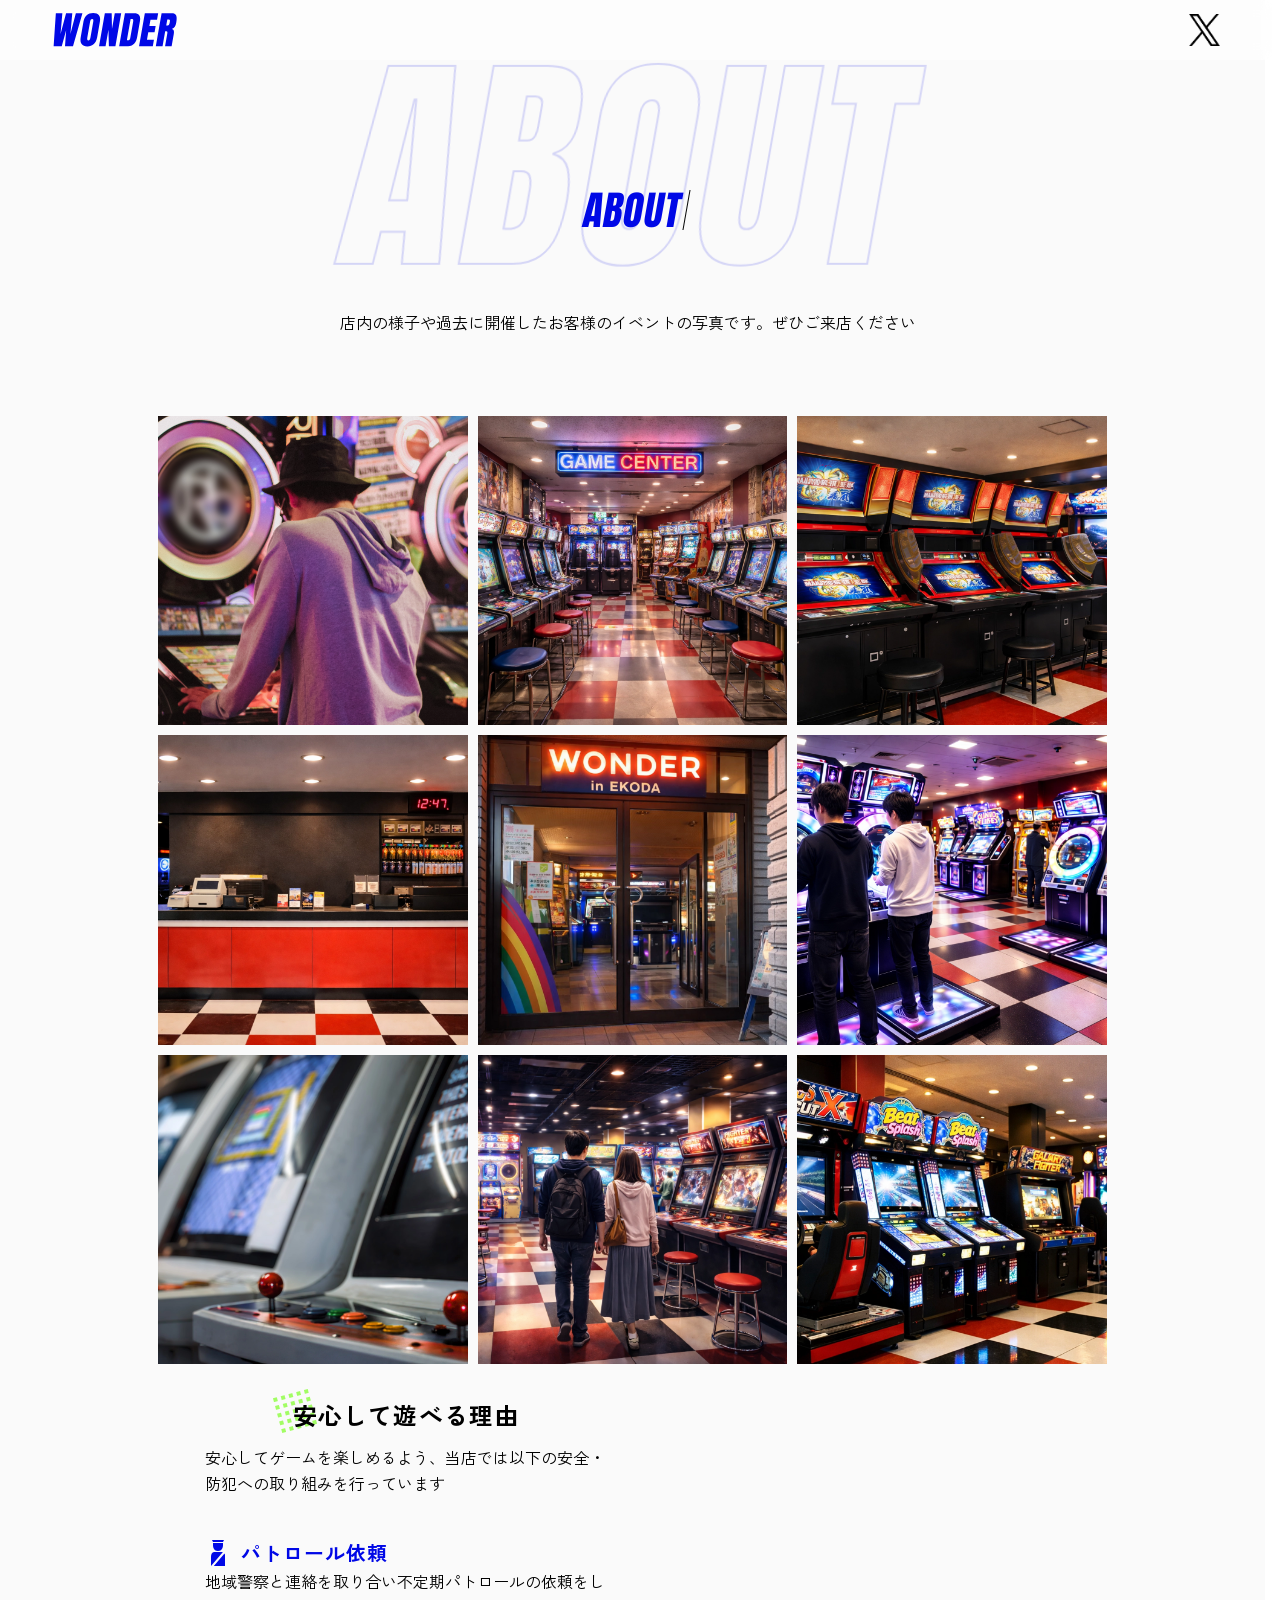
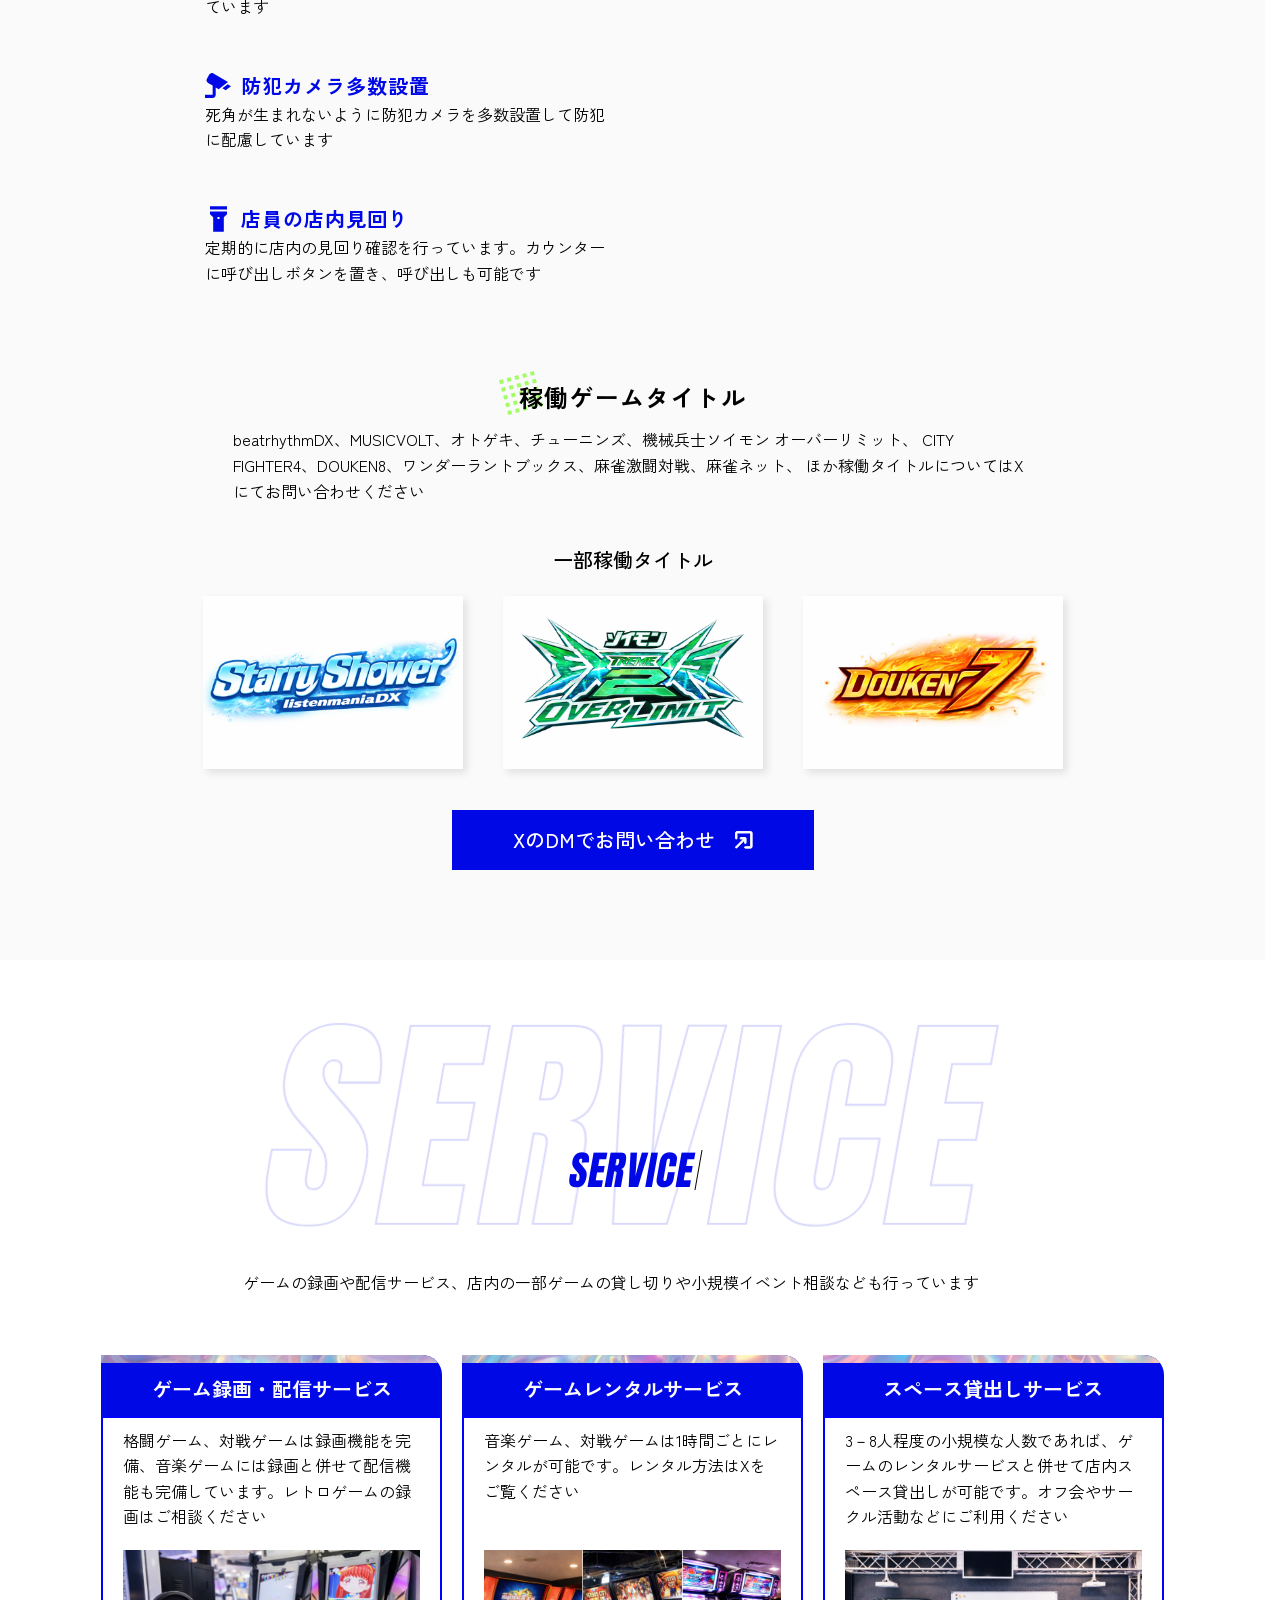
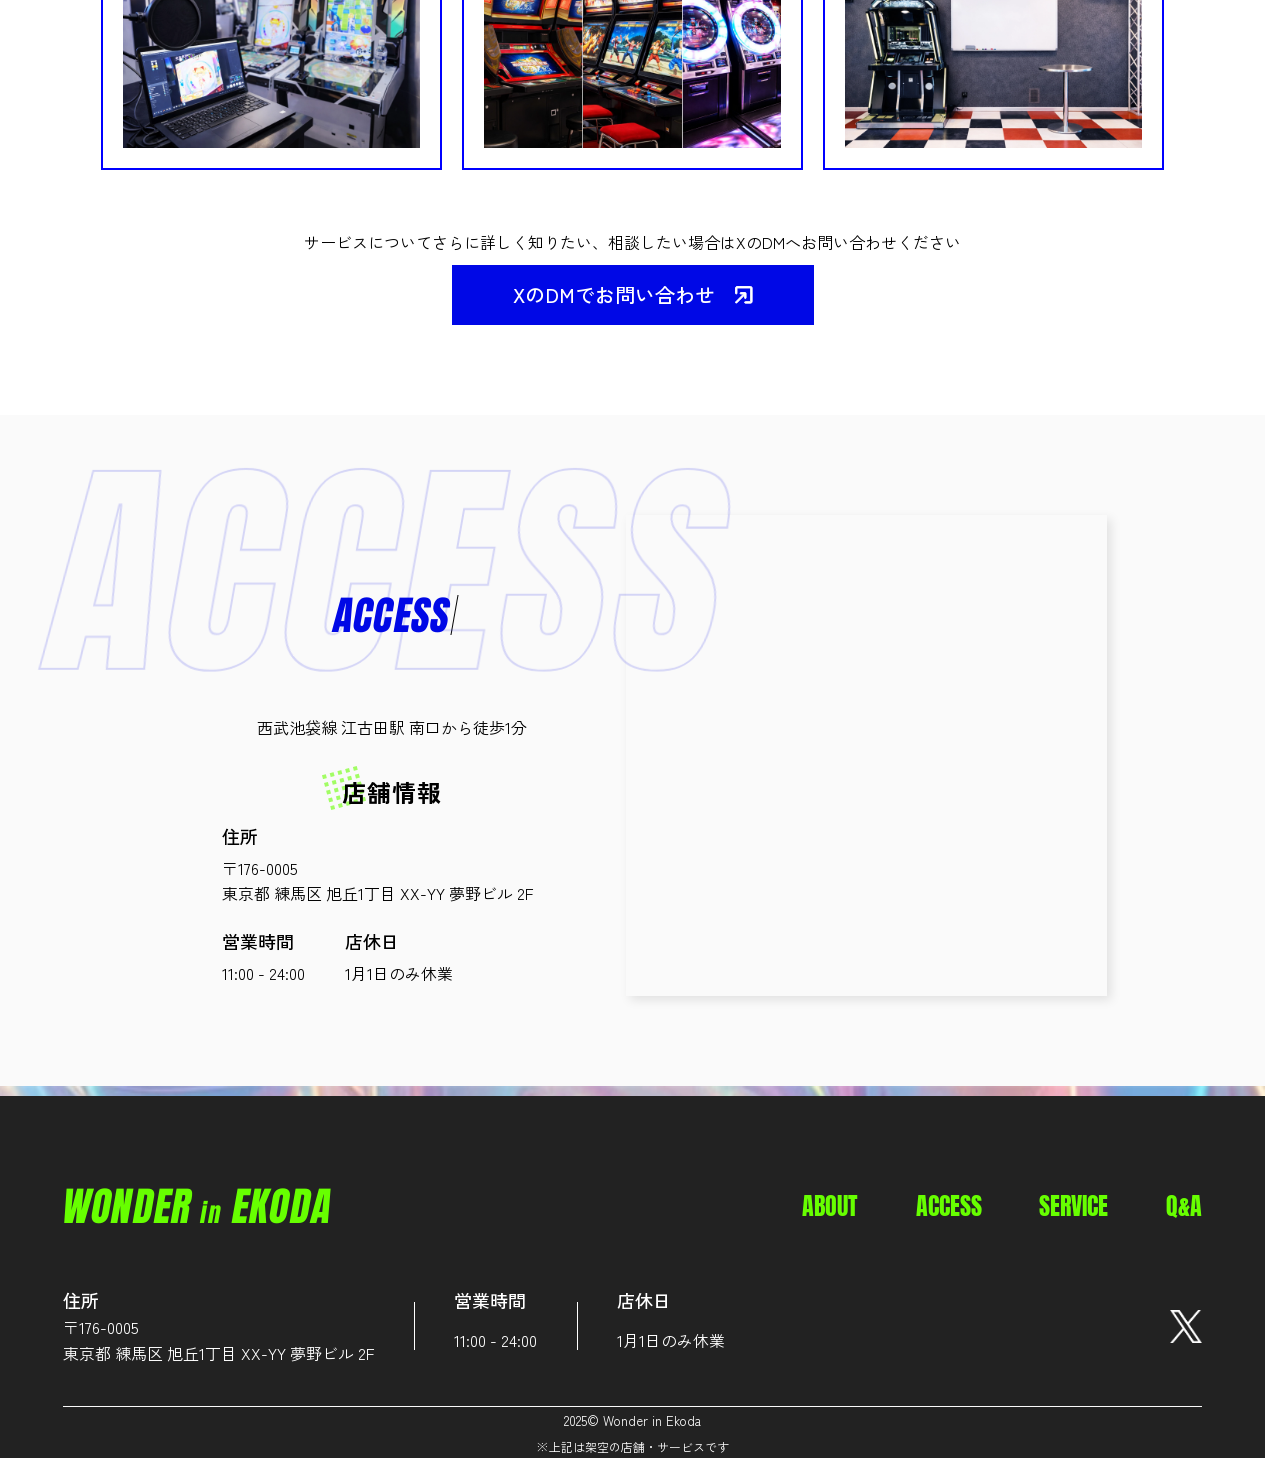
==== about.html @ 5f1743cf "aboutページ追加" ====
<!doctype html>
<html lang="ja">
<head>
  <meta charset="utf-8" />
  <meta name="viewport" content="width=device-width, initial-scale=1" />
  <title>WONDER in EKODA</title>
  <meta name="description" content="Wonder in Ekoda 公式サイト" />

  <!-- ===== favicon ===== -->
  <link rel="icon" href="assets/images/favicon.svg?v=2" type="image/svg+xml">
  <link rel="icon" type="image/png" href="assets/images/favicon-32.png?v=3" sizes="32x32">
  <link rel="icon" type="image/png" href="assets/images/favicon-16.png?v=3" sizes="16x16">
  <link rel="icon" href="assets/images/favicon-ico.ico" sizes="any">

  <!-- ===== fonts ===== -->
  <link rel="preconnect" href="https://fonts.googleapis.com">
  <link rel="preconnect" href="https://fonts.gstatic.com" crossorigin>
  <link href="https://fonts.googleapis.com/css2?family=Anton&family=Anton+SC&family=Zen+Kaku+Gothic+New:wght@400;500;700;900&display=swap" rel="stylesheet">



  <!-- ===== CSS ===== -->
  <link rel="stylesheet" href="assets/css/style.css" />

</head>

<body>
  <!-- ===== header ===== -->
    <header class="header">
      <div class="site-logo" aria-label="トップページへ">
        <a href="index.html" target="_self" rel="home" aria-current="page">WONDER in EKODA</a>
      </div>
      <a class="snsX" href="https://x.com/" target="_blank" rel="noopener noreferrer">X</a>
  </header>


  <main>
    <!-- ========== ABOUT ========== -->
    <section class="section section--about section--about--page bg--white" id="about">
      <header class="section__head">
        <div class="sectionTitle">
          <h2 class="sectionTitle__text" data-title="ABOUT">ABOUT</h2>
          <!-- 一文字づつアニメーションさせるために分離する場合は下記のスタイルをとる。いったん置き -->
          <!-- <div class="test">
            <span class="sectionTitle__text">A</span>
            <span class="sectionTitle__text">B</span>
            <span class="sectionTitle__text">O</span>
            <span class="sectionTitle__text">U</span>
            <span class="sectionTitle__text">T</span>
          </div> -->
          <span class="sectionTitle__ghost" aria-hidden="true">ABOUT</span>
        </div>

        <p class="lead">
          店内の様子や過去に開催したお客様のイベントの写真です。ぜひご来店ください
        </p>
      </header>

        <div class="aboutPhotos__wrap">
          <ul class="aboutPhotos__list">
            <li class="aboutPhotos__item">
              <a class="aboutPhotos__link" href="assets/images/imgStorePhoto01.webp">
                <img class="aboutPhotos__photo" src="assets/images/imgStorePhoto01.webp" alt="店内の様子-音楽ゲームを遊ぶ男性" loading="lazy">
              </a>
            </li>
            <li class="aboutPhotos__item">
              <a class="aboutPhotos__link" href="assets/images/imgStorePhoto02.webp">
                <img class="aboutPhotos__photo" src="assets/images/imgStorePhoto02.webp" alt="店内の様子-レトロゲームの筐体が並ぶエリア" loading="lazy">
              </a>
            </li>
            <li class="aboutPhotos__item">
              <a class="aboutPhotos__link" href="assets/images/imgStorePhoto03.webp">
                <img class="aboutPhotos__photo" src="assets/images/imgStorePhoto03.webp" alt="店内の様子-麻雀ゲームの筐体が並ぶエリア" loading="lazy">
              </a>
            </li>
            <li class="aboutPhotos__item">
              <a class="aboutPhotos__link" href="assets/images/imgStorePhoto04.webp">
                <img class="aboutPhotos__photo" src="assets/images/imgStorePhoto04.webp" alt="店内の様子-店内カウンター" loading="lazy">
              </a>
            </li>
            <li class="aboutPhotos__item">
              <a class="aboutPhotos__link" href="assets/images/imgStorePhoto05.webp">
                <img class="aboutPhotos__photo" src="assets/images/imgStorePhoto05.webp" alt="店舗入り口・外観" loading="lazy">
              </a>
            </li>
            <li class="aboutPhotos__item">
              <a class="aboutPhotos__link" href="assets/images/imgStorePhoto06.webp">
                <img class="aboutPhotos__photo" src="assets/images/imgStorePhoto06.webp" alt="店内の様子-音楽ゲームを遊ぶ男子たち" loading="lazy">
              </a>
            </li>
            <li class="aboutPhotos__item">
              <a class="aboutPhotos__link" href="assets/images/imgStorePhoto07.webp">
                <img class="aboutPhotos__photo" src="assets/images/imgStorePhoto07.webp" alt="店内の様子-レトロゲームの筐体" loading="lazy">
              </a>
            </li>
            <li class="aboutPhotos__item">
              <a class="aboutPhotos__link" href="assets/images/imgStorePhoto08.webp">
                <img class="aboutPhotos__photo" src="assets/images/imgStorePhoto08.webp" alt="店内の様子-男女の二人組が店内を見て回っている" loading="lazy">
              </a>
            </li>
            <li class="aboutPhotos__item">
              <a class="aboutPhotos__link" href="assets/images/imgStorePhoto09.webp">
                <img class="aboutPhotos__photo" src="assets/images/imgStorePhoto09.webp" alt="店内の様子-レースゲーム・シューティングゲームの並ぶエリア" loading="lazy">
              </a>
            </li>
          </ul>
        </div><!-- aboutPhotos__wrap -->

      <div class="aboutGrid">
        <div class="aboutText">
          <h3 class="subTitle subTitle--reason">安心して遊べる理由</h3>
          <p class="reason__text">安心してゲームを楽しめるよう、当店では以下の安全・防犯への取り組みを行っています</p>

          <dl class="reason__list">
            <div class="reason__card">
              <dt class="reason__title">パトロール依頼</dt>
              <dd class="reason__text">地域警察と連絡を取り合い不定期パトロールの依頼をしています</dd>
            </div>

            <div class="reason__card">
              <dt class="reason__title camera">防犯カメラ多数設置</dt>
              <dd class="reason__text">死角が生まれないように防犯カメラを多数設置して防犯に配慮しています</dd>
            </div>

            <div class="reason__card">
              <dt class="reason__title light">店員の店内見回り</dt>
              <dd class="reason__text">定期的に店内の見回り確認を行っています。カウンターに呼び出しボタンを置き、呼び出しも可能です</dd>
            </div>
          </dl>
        </div>
      </div>

      <div class="aboutGames">
        <h3 class="subTitle">稼働ゲームタイトル</h3>
        <p class="lead lead--aboutGames">
          beatrhythmDX、MUSICVOLT、オトゲキ、チューニンズ、機械兵士ソイモン オーバーリミット、
          CITY FIGHTER4、DOUKEN8、ワンダーラントブックス、麻雀激闘対戦、麻雀ネット、
          ほか稼働タイトルについてはXにてお問い合わせください
        </p>

        <p class="aboutGames--miniTitle">一部稼働タイトル</p>
          <ul class="aboutGames__list">
            <li class="aboutGames__item">
              <img class="aboutGames__photo" src="assets/images/imgGameTitle01.webp" alt="稼働ゲームタイトルの画像-StarryShower">
            </li>
            <li class="aboutGames__item">
              <img class="aboutGames__photo" src="assets/images/imgGameTitle02.webp" alt="稼働ゲームタイトルの画像-ソイモンエクストラ オーバーリミット">
            </li>
            <li class="aboutGames__item">
              <img class="aboutGames__photo" src="assets/images/imgGameTitle03.webp" alt="稼働ゲームタイトルの画像-DOUKEN7">
            </li>
          </ul>
      </div>

      <a class="btn" href="https://x.com/" target="_blank" rel="noopener noreferrer">
          XのDMでお問い合わせ</a>
    </section>


    <!-- ========== SERVICE ========== -->
    <section class="section" id="service">
      <header class="section__head">
        <div class="sectionTitle">
          <h2 class="sectionTitle__text">SERVICE</h2>
          <span class="sectionTitle__ghost test" aria-hidden="true">SERVICE</span>
        </div>
        <p class="lead lead--service">
          ゲームの録画や配信サービス、店内の一部ゲームの貸し切りや小規模イベント相談なども行っています
        </p>
      </header>

        <dl class="service__list">
          <div class="service__card">
            <dt class="service__title">ゲーム録画・配信サービス</dt>
            <dd class="service__text">格闘ゲーム、対戦ゲームは録画機能を完備、音楽ゲームには録画と併せて配信機能も完備しています。レトロゲームの録画はご相談ください
              <img src="assets/images/imgService01.webp" alt="ゲーム録画・配信サービスの参考画像">
            </dd>
          </div>

          <div class="service__card">
            <dt class="service__title acceline02">ゲームレンタルサービス</dt>
            <dd class="service__text">音楽ゲーム、対戦ゲームは1時間ごとにレンタルが可能です。レンタル方法はXをご覧ください
              <img src="assets/images/imgService02.webp" alt="ゲームレンタルサービスが可能な筐体の参考画像">
            </dd>
          </div>

          <div class="service__card">
            <dt class="service__title acceline03">スペース貸出しサービス</dt>
            <dd class="service__text">3－8人程度の小規模な人数であれば、ゲームのレンタルサービスと併せて店内スペース貸出しが可能です。オフ会やサークル活動などにご利用ください
              <img class="service__photo" src="assets/images/imgService03.webp" alt="スペース貸出しサービスの空間画像">
            </dd>
          </div>
        </dl>

      <div class="service__cta">
        <p class="subText">
          サービスについてさらに詳しく知りたい、相談したい場合はXのDMへお問い合わせください
        </p>
        <a class="btn" href="https://x.com/" target="_blank" rel="noopener noreferrer">
          XのDMでお問い合わせ</a>
      </div>
    </section>


    <!-- ========== ACCESS ========== -->
    <section class="section section--access section--access--under bg--white" id="access">
      <div class="access__wrap--pc">
        <header class="section__head access__info--pc">
          <div class="sectionTitle sectionTitle--access">
            <h2 class="sectionTitle__text">ACCESS</h2>
            <span class="sectionTitle__ghost" aria-hidden="true">ACCESS</span>
          </div>
          <p class="lead lead--access">西武池袋線 江古田駅 南口から徒歩1分</p>
          <div class="access__info pc">
            <h3 class="subTitle access__subTitle">店舗情報</h3>
            <dl class="access__list">
              <div class="access__item is--full">
                <dt>住所</dt>
                <dd>〒176-0005<br> 東京都 練馬区 旭丘1丁目 XX-YY 夢野ビル 2F</dd>
              </div>
              <div class="access__item">
                <dt>営業時間</dt>
                <dd>11:00 - 24:00</dd>
              </div>
              <div class="access__item">
                <dt>店休日</dt>
                <dd>1月1日のみ休業</dd>
              </div>
            </dl>
          </div>
        </header>

        <div class="access__map" aria-label="地図（プレースホルダー）">
          <iframe src="https://www.google.com/maps/embed?pb=!1m14!1m12!1m3!1d1619.2707467260536!2d139.6716630057018!3d35.73749329432349!2m3!1f0!2f0!3f0!3m2!1i1024!2i768!4f13.1!5e0!3m2!1sja!2sjp!4v1770352212043!5m2!1sja!2sjp" loading="lazy" referrerpolicy="no-referrer-when-downgrade"></iframe>
        </div>
      </div>

      <div class="access__info sp">
        <h3 class="subTitle access__subTitle">店舗情報</h3>
        <dl class="access__list">
          <div class="access__item is--full">
            <dt>住所</dt>
            <dd>〒176-0005<br> 東京都 練馬区 旭丘1丁目 XX-YY 夢野ビル 2F</dd>
          </div>
          <div class="access__item">
            <dt>営業時間</dt>
            <dd>11:00 - 24:00</dd>
          </div>
          <div class="access__item">
            <dt>店休日</dt>
            <dd>1月1日のみ休業</dd>
          </div>
        </dl>
      </div>

    </section>
  </main>

  <div class="accent accent--var01"></div>

  <!-- ========== Footer ========== -->
  <footer class="footer">
    <div class="footer__wrap">
      <div class="footer__top">
        <p class="sectionTitle__text sectionTitle__text--footer">WONDER <span>in</span> EKODA</p>
        <nav class="gnav gnav--footer pc" aria-label="フッターナビゲーション">
          <ul class="gnav__list gnav__list--footer">
            <li class="gnav__item gnav__item--footer"><a href="#about">ABOUT</a></li>
            <li class="gnav__item gnav__item--footer"><a href="#access">ACCESS</a></li>
            <li class="gnav__item gnav__item--footer"><a href="#service">SERVICE</a></li>
            <li class="gnav__item gnav__item--footer"><a href="#qa">Q&amp;A</a></li>
          </ul>
        </nav>
      </div>

      <div class="access__info--footer">
        <dl class="access__list access__list--footer">
          <div class="access__item access__item--footer is--full">
            <dt>住所</dt>
            <dd>〒176-0005<br> 東京都 練馬区 旭丘1丁目 XX-YY 夢野ビル 2F</dd>
          </div>
          <div class="access__item access__item--footer footer__item--line--pc">
            <dt>営業時間</dt>
            <dd>11:00 - 24:00</dd>
          </div>
          <div class="access__item access__item--footer footer__item--line">
            <dt>店休日</dt>
            <dd>1月1日のみ休業</dd>
          </div>
        </dl>
        <a class="snsX footer__X--logo pc" href="https://x.com/" target="_blank" rel="noopener noreferrer">X</a>
      </div>

      <nav class="gnav gnav--footer sp" aria-label="フッターナビゲーション">
        <ul class="gnav__list gnav__list--footer">
          <li class="gnav__item gnav__item--footer"><a href="#about">ABOUT</a></li>
          <li class="gnav__item gnav__item--footer"><a href="#service">SERVICE</a></li>
          <li class="gnav__item gnav__item--footer"><a href="#access">ACCESS</a></li>
        </ul>
      </nav>
      <a class="snsX footer__X--logo sp" href="https://x.com/" target="_blank" rel="noopener noreferrer">X</a>


      <div class="footer__copy">
        <small class="copy"> 2025&copy; Wonder in Ekoda</small><br>
        <small class="copy__info">※上記は架空の店舗・サービスです</small>
      </div>
    </div>
    <button class="btn__toTop">
      <a href="#top" aria-label="ページトップへ"></a>
    </button>
  </footer>


  <!-- モーダル実装ChatGPTコピペ photoModalがコンテナ、
   jsでクリックしたリストの写真の情報を取り込み photoModal__imgのaltに入れ込む-->
  <dialog class="photoModal" id="photoModal">
    <button class="photoModal__close" type="button" aria-label="閉じる">×</button>
    <figure class="photoModal__figure">
      <img class="photoModal__img" alt="">
    </figure>
  </dialog>

  <!-- ===== javascript ===== -->
  <script src="assets/js/main.js"></script>
</body>
</html>
---- assets/css/style.css ----
/* ========== reset ========== */

*, *::before, *::after {
  box-sizing: border-box;
  margin: 0;
  padding: 0;
  border:0;
}

html {
  /* scroll-behavior: smooth; */
  text-decoration: none;
  scrollbar-gutter: stable;
}

body {
  width: 100%;
}

summary {
  list-style-type: none;
}

svg {
  shape-rendering: geometricPrecision;
  text-rendering: geometricPrecision;
  -webkit-backface-visibility: hidden;
  backface-visibility: hidden;
}


/* ==============================
        custom-properties
============================== */

:root {
  /* ===== color ===== */
  --white: #fafafa;
  --blue: #0008E6;
  --green: #67FF00;
  --txColor: black;

  /* ===== font ===== */
  --fs-subText-14: 0.875rem; /* 14px */
  --fs-text-16: 1rem; /* 16px */
  --fs-sectionItem-20: 1.25rem; /* 20px */
  --fs-subTitle-scale-22: 1.4rem; /* 22.6px */
  --fs-subTitle-24: 1.5rem; /* 24px */
  --fs-sectionTitle-40: 2.5rem; /* 40px */
  --fs-ghost-120: 7.5rem;/* 120px */
  --fs-ghost-PC-230: 14.375rem;/* 230px */
  --fw-regular: 400;
  --fw-medium: 500;
  --fw-semibold: 600;
  --fw-bold: 700;

  /* transform */
  --tf-skew: -10deg;

  /* effects */
  --text-shadow-main: 0 0 10px rgba(10, 0, 100, 0.8);
}

/* ==============================
        animation
============================== */

/* メインビューの中身のほんのり移動用 */
@keyframes panX {
  0% {
    transform: translateX(0);}
  50% {
    transform: translateX(-5%);}
  100% {
    transform: translateX(0);}
}

/* PCは移動量が大きくなりすぎるので値を調整 */
@keyframes panX-PC {
  0% {
    transform: translateX(0);}
  50% {
    transform: translateX(-1%);}
  100% {
    transform: translateX(0);}
}


/* セクションタイトル横のキーカーソル用 */
@keyframes cursorAnimation {
    0% {
        opacity: 1;
    }
    50% {
        opacity: 0;
    }
}

/* モーダルの表示時にふんわり出す用 */
@keyframes modalFadeIn {
  from {
    opacity: 0;
    transform: scale(0.95);
  }
  to {
    opacity: 1;
    transform: scale(1);
  }
}

@keyframes modalBGFadeIn {
  from {
    background: rgba(0,0,0,0);
  }
  to {
    background: rgba(0,0,0,0.7);
  }
}


/* ==============================
            common
============================== */

/* SPクラスはすべて表示する */
.sp {
  display: block;
}

.btn {
  display: flex;
  width: min(362px, 100%);
  padding: 20px 20px;
  justify-content: center;
  align-items: center;
  gap: 20px;
  margin: 0 auto;
  background: var(--blue, #0008E6);

  font-size: var(--fs-sectionItem-20);
  font-weight: var(--fw-medium);
  line-height: 1;
  color: white;
  white-space: nowrap;
}

.btn::after {
  content: "";
  display: block;
  width: 18px;
  height: auto;
  aspect-ratio: 18/18;
  z-index: 100;
  background: url(../images/blank.svg) center / contain no-repeat;
}

.accent {
  width: 100%;
  height: 10px;
  background-image: url(../images/imgAccentHolo.webp);
  background-size: 100%;
}

.accent--var01 {
  width: 100%;
  height: 10px;
  background-image: url(../images/imgAccentHolo.webp);
  background-size: 100%;
  transform: rotateY(180deg);
}


body {
  font-family: "Zen Kaku Gothic New", sans-serif;
  font-size: 1rem;
  line-height: 1.6;
}

img {
  max-width: 100%;
  height: auto;
  display: block;
}

a {
  color: inherit;
  text-decoration: none;
}

p {
  letter-spacing: 0.05%;
}

li {
  list-style: none;
}

/* SEOとして情報は残すが要素を消す */
.visually-hidden {
  position: absolute;
  width: 1px;
  height: 1px;
  padding: 0;
  margin: -1px;
  overflow: hidden;
  clip: rect(0 0 0 0);
  white-space: nowrap;
  border: 0;
}

.bg--white {
  background-color: var(--white);
}

.section {
  display: block;
  justify-content: center;
  width: 100%;
  padding: 120px 4.97% 60px;
  overflow-x: clip;
  text-align: center;
    overflow: hidden;
}

.sectionTitle {
  display: flex;
  justify-content: center;
  position: relative;
  padding: 0 0 40px 0;
}

.sectionTitle__text {
  position: relative;
  font-family: "Anton", sans-serif;
  font-size: var(--fs-sectionTitle-40);
  font-weight: var(--fw-regular);
  line-height: 1;
  letter-spacing: 0.03em;
  text-align: center;
  color: var(--blue, #0008E6);
  transform: skew(var(--tf-skew));
}

.sectionTitle__text::after {
  content: "";
  position: absolute;
  height: var(--fs-sectionTitle-40);
  right: -5px;
  border-right:1px solid  black;
  animation: cursorAnimation 1.2s step-start 0s infinite normal both running;
}

.sectionTitle__ghost {
  font-family: "Anton SC", sans-serif;
  font-size: var(--fs-ghost-120);
  line-height: 0.88;
  letter-spacing: 0.03em;

  -webkit-text-stroke-width: 1px;
  -webkit-text-stroke-color: rgba(0, 8, 230, 0.15);
  color: transparent;

  position: absolute;
  transform: skew(var(--tf-skew));
  top: -0.5em;
  align-items: center;
  text-align: center;
  pointer-events: none;
}

.subTitle {
  position: relative;
  display: inline-block;
  font-family: "Zen Kaku Gothic New";
  font-size: var(--fs-subTitle-24);
  font-weight: var(--fw-bold);
  line-height: 88%; /* 21.12px */
  text-align: center;
  letter-spacing: 0.05em;
  color: #000;
  padding-bottom: 20px;
  z-index: 0;
}

.subTitle::before {
  content: "";
  position: absolute;
  z-index: -1;
  width: 36px;
  height: 36px;
  top: -11px;
  left: -16px;
  transform: rotate(-15deg);
  background-image: url(../images/imgAccent01.png);
  background-size: cover;
}

.subText {
  padding-bottom: 10px;
}

.lead {
  padding: 0 0 40px 0;
  text-align: left;
}

.gnav__list {
  display: flex;
  align-items: center;
  justify-content: space-between;

  width: 100%;
  height: 60px;
}

.gnav__item {
  display: flex;
  align-items: center;
  justify-content: center;
  flex-grow: 1;

  font-family: "Anton SC", sans-serif;
  font-size: var(--fs-sectionItem-20);
  text-align: center;
  color: var(--blue);
}

.gnav__item + .gnav__item {
    border-left: 1px solid rgba(10, 10, 10, 0.6);
    height: 14px;
}



  /* ==============================
              header
  ============================== */

.header {
  display: flex;
  justify-content: space-between;
  align-items: center;
  width: 100%;
  height: 60px;
  padding: 0 20px 0 10px;
  position: fixed;
  top: 0;
  z-index: 1000;
  background: rgba(255,255,255,.60);
  backdrop-filter: blur(10px);
}

.site-logo {

  a {
    width: 128px;
    height: auto;
    aspect-ratio: 128 / 40;
    display: block;
    overflow: hidden;
    color: transparent;
    background: url(../images/logo-color.svg) center / contain no-repeat;
    text-indent: 100%;
    white-space: nowrap;
  }
}

.snsX {
	display: block;
	overflow: hidden;
  width: 32px;
  height: auto;
  aspect-ratio: 32 / 32;
	background: url(../images/x-logo/logo-black.png) center / contain no-repeat;
  text-indent: 100%;
  white-space: nowrap;
}



  /* ==============================
              hero
  ============================== */

.hero {
  position: relative;
  height: 95vh;
  overflow: hidden;
}

.hero__inner {
  height: 95vh;
  padding: 60px 20px 80px;
  display: flex;
  justify-content: space-between;
  flex-direction: column;
  z-index: 10;
}

.hero__copy {
  font-size: var(--fs-subTitle-24);
  font-weight: var(--fw-bold);
  color: var(--white);
  text-align: center;
  padding: 20px 0 15px;
  text-shadow: var(--text-shadow-main);
}

.hero__logo {
  z-index: 10;
  margin: 0 auto;
  width: 280px;
  height: auto;
  aspect-ratio: 1.97 / 1;
  white-space: nowrap;

  /* line */
  stroke: rgba(224,225,255, 0.6);
  stroke-width: 2px;
  paint-order: stroke fill;
  stroke-linejoin: round;
  stroke-linecap: round;
}

.svg--shadow {
  path {
    filter: drop-shadow(0px 0px 2px rgba(169, 169, 226, 0.4));
  }
 }

.hero__cta {
  display: flex;
  flex-direction: column;
  align-items: center;

  p {
    font-size: var(--fs-sectionItem-20);
    font-weight: var(--fw-regular);
    text-shadow: var(--text-shadow-main);
  }

  .btn--hero {
    margin-top: 20px;
    background-color: rgba(0, 8, 230, 0.9);
   }
}

.hero__subText {
  color: var(--white);
}

.hero__bg {
  position: absolute;
  top: 0;
  left: 0;
  height: 95vh;
  /* widthを指定しない場合、bottomやrightでの数値入力で表示範囲が広がる */
  bottom: -5%;
  right: -5%;

  background-size: cover;
  background-repeat: no-repeat;
  background-position: 53% center;
  opacity: 0;
  transition: opacity 1.2s ease;

  z-index: -20;
  animation: panX 18s ease-in-out infinite;
}

.hero__bg.a {
  background-image: url(../images/imgMain01.webp);
}
.hero__bg.b {
  background-image: url(../images/imgMain02.webp);
}
.hero__bg.c {
  background-image: url(../images/imgMain03.webp);
}
.hero__bg.is-active {
  opacity: 1;
}


/* ==============================
            about
============================== */

.section--about {
  overflow: visible;
  padding-inline: 0 ;
}
.section--about .lead {
  padding-inline: 4.97% ;
}

.aboutGrid {
  display: flex;
  padding-inline: 4.97%;
  flex-direction: column;
  align-items: center;
  text-align: center;
}

.reason__list {
  display: flex;
  flex-direction: column;
  gap: 20px;
  margin: 40px 0;
}

.reason__text {
  text-align: left;
}

.reason__title {
  display: flex;
  align-items: center;
  gap: 10px;
  font-size: var(--fs-sectionItem-20);
  font-weight: var(--fw-bold);
  letter-spacing: 0.05em;
  color: var(--blue);

  &::before {
    content: "";
    display: inline-block;
    width: 26px;
    aspect-ratio: 1/1;
  	background: url(../images/iconAboutPatrol.svg) center / contain no-repeat;
  }
}

.reason__title.camera::before {
 	background: url(../images/iconAboutCamera.svg) center / contain no-repeat;
}

.reason__title.light::before {
 	background: url(../images/iconAboutLight.svg) center / contain no-repeat;
}

.btn--about::after {
  background: url(../images/arrow.svg) center / contain no-repeat;
}


  /* ==============================
            about-Page
  ============================== */
.section--about--page {
  padding-top: 180px;
}

.aboutPhotos__wrap {
  padding-bottom: 40px;
}

.aboutPhotos__list {
  display: grid;
  gap: 10px;
  grid-template-columns: 1fr 1fr 1fr;

  .aboutPhotos__item {
    aspect-ratio: 1 / 1;
    overflow: hidden;
    transition: 0.1s;
  }

  .aboutPhotos__item:hover {
    transform: scale(1.05);
  }

  .aboutPhotos__photo {
    cursor: zoom-in;
    width: 100%;
    height: 100%;
    display: block;
    object-fit: cover;
    object-position: center;
    transition: 0.1s;
  }
  .aboutPhotos__photo:hover {
    transform: scale(1.05);
  }
}

.aboutGames {
  display: flex;
  flex-direction: column;
  align-items: center;
  padding-top: 60px;

  h3 {
    width: fit-content;
  }

  .lead--aboutGames {
    width: min(800px, 100%);
    padding: 0 ;
  }

  .aboutGames--miniTitle {
    font-size: var(--fs-sectionItem-20);
    font-weight: var(--fw-medium);
    padding-top: 40px;
  }
}

.aboutGames__list {
  display: flex;
  flex-direction: row;
  justify-content: space-between;
  gap: 30px;
  width: min(860px, 100%);
  padding: 20px 0 40px 0;

  .aboutGames__item {
    aspect-ratio: 256 / 171;
  }

  .aboutGames__photo {
    width: 100%;
    display: block;
    object-fit: cover;
    object-position: center;
    box-shadow: 4px 4px 8px rgba(0, 0, 0, 0.1);
  }
}

.section--access--under {
  padding-bottom: 120px;
}

/*=========== スライダ用 ChatGPTコピペ ===========*/


.section--about .mySlider {
  width: 100%;
  padding-left: 0;
  padding-right: 0;
  box-sizing: border-box;
  overflow: hidden;
}

.mySlider .swiper-wrapper {
  position: relative;
  padding-bottom: 30px;
}

.mySlider .swiper-slide img {
  width: 100%;
  height: auto;
  display: block;
}

/* ちょい“中央が主役”感：中央以外を少し薄く */
.mySlider .swiper-slide {
  width: 80%;
  opacity: .55;
  transform: scale(0.8);
  transition: opacity .25s, transform .25s;
}

.mySlider .swiper-slide-active {
  opacity: 1;
  transform: scale(1);
}

/* ドット位置・サイズはここで調整 */
.mySlider .swiper-pagination {
  position: absolute;
  height: auto;
}

.mySlider .swiper-pagination-bullet {
  width: 6px;
  height: 6px;
  background: #ccc;
  opacity: 1;
}

.mySlider .swiper-pagination-bullet-active {
  background: var(--blue);
}

/*=========== モーダル実装ChatGPTコピペ ===========*/

.photoModal {
  position:fixed;/* fixedで決まった位置に出す */
  margin: auto;
  border: none;
  padding: 0;
  background: transparent;
  max-width: min(90vw, 1000px);

  opacity: 0; /* アニメーションするので0にしておく */
  transform: scale(0.95);
}

 /* オープン属性がついたらアニメーションさせて表示する */
.photoModal[open] {
  animation: modalFadeIn 0.2s ease forwards;
}

.photoModal::backdrop {
  background: rgba(0,0,0,.7);
}

.photoModal[open]::backdrop {
  background: rgba(0,0,0,0.7);
  animation: modalBGFadeIn 0.2s ease forwards;
}

.photoModal__figure {
  margin: 0;
}

.photoModal__img {
  width: 100%;
  height: auto;
  display: block;
  max-height: 80vh;
  object-fit: contain; /* 画像を全部表示する為にcontainに */
  background: #000;
}

/* モーダルの右上のクローズボタン */
.photoModal__close {
  position: absolute;
  height: 40px;
  aspect-ratio: 1 / 1 ; /* 背景を真四角にするために 1/1に*/
  right: 0;
  font-size: var(--fs-sectionTitle-40);
  background: var(--blue);
  border: none;
  color: white;
  cursor: pointer;
  z-index: 10;
  display: flex;
  align-items: center;
  justify-content: center;
}


/* ==============================
             access
 ============================== */


.lead--access {
  text-align: center;
}

.access__map {
  width: 100%;
  position: relative;
}

.access__map iframe {
  position: absolute;
  top: 0;
  left: 0;
  width: 100%;
  aspect-ratio: 1;
  position: relative;
  box-shadow: 4px 4px 10px rgba(10, 10, 10, 0.1);
  border: none;
}

.access__info {
  padding-top: 40px;
  text-align: center;
}

.access__list {
  display: grid;
  grid-template-columns: max-content 1fr;
  row-gap:20px;
  column-gap: 40px;
}

.access__item {
  display: grid;
  gap: 5px;
  text-align: left;

  dd {
    font-size: var(--fs-text-16) ;
  }
}

.access__item.is--full {
  grid-column: 1 / -1;
}

.access__item dt {
  font-size: 1.125rem;
  font-weight: var(--fw-medium);
}


  /* ==============================
              access
  ============================== */

.service__list {
  display: flex;
  flex-direction: column;
  justify-content: center;
  row-gap: 20px;
  padding-bottom: 40px;
}

/* 右上のコーナーを削る処理  */
.service__card {
  border-top-right-radius: 20px;
  corner-shape: bevel;
  overflow: hidden;
}

.service__title {
  position: relative;
  padding-top: 8px;
  overflow: hidden;
  display: flex;
  align-items: center;
  justify-content: center;
  width: 100%;
  height: 70px;
  background-color:var(--blue);

  font-size: var(--fs-sectionItem-20);
  font-weight: var(--fw-bold);
  color: var(--white);
}

.service__title::before {
  content: "";
  position: absolute;
  overflow: hidden;
  left:0;
  top:0;
  width: 100%;
  height: 8px;
  background: url("../images/imgAccentHolo.webp") center / cover no-repeat;
  background-position: center 10%;
}

.acceline02::before {
  background-position: center 40%;
}

.acceline03::before {
  background-position: center 90%;
}

.service__text {
  display: flex;
  flex-direction: column;
  justify-content: center;
  row-gap: 10px;
  width: 100%;
  height: auto;
  padding: 10px 20px 20px;
  border: 2px solid blue;
  font-size: var(--fs-text-16);

  img {
    max-width: 100%;
  }
}


  /* ==============================
                q&a
  ============================== */


.accordion {
  display: grid;
  grid-template-columns: auto;
  gap: 10px;
  width: 100%;
  padding-bottom: 40px;
}

.qa__q {
  min-width: 0;
  display: grid;
  grid-template-columns: 40px minmax(0, 1fr) auto;
  text-align: left;
  gap: 20px;
  padding: 10px 30px;
  background-color: rgb(33, 78, 255);
  color: var(--white);
  font-size: var(--fs-text-16);
  font-weight: var(--fw-semibold);

  .qa__label {
    text-align: center;
    font-size: 1.75rem;
  }

  .qa__title {
    display: flex;
    align-items: center;
    margin-right: auto;
  }

  .qa__icon {
  display: block;
  width: 10px;
  height: auto;
  aspect-ratio: 1 / 1;

  margin: auto 0;
  border-right: 3px solid rgb(255,255,255);
  border-bottom: 3px solid rgb(255,255,255);
  transform: rotateZ(45deg);
  transition: 0.4s;
  }
}

/*  */
details[open] .qa__icon {
  transform: rotate(-495deg);
}

details {
  /* --------アコーディオンの中身のスタイル-------- */
  &::details-content {
    transition:
      height 0.4s,
      opacity 0.4s,
      content-visibility 0.4s allow-discrete;
    height: 0;
    opacity: 0;
    overflow: clip;
  }

  /* --------アコーディオンの中身のスタイル（開いている時）-------- */
  &[open]::details-content {
    opacity: 1;
  }

  /* アコーディオンが開いた時のスタイル */
  &[open] .icon {
    transform: rotate(180deg);
  }
}

.qa__a {
  display: grid;
  grid-template-columns: 40px minmax(0 ,1fr);
  padding: 10px 20px 10px 30px;
  gap: 20px;

  border: 3px solid rgb(33, 78, 255);

  .qa__label {
    margin: auto 0;
    font-size: var(--fs-text-16);
    font-weight: var(--fw-semibold);
    text-align: center;
    font-size: 1.75rem;
    color: var(--blue);
  }

  p {
    text-align: left;
    font-weight: var(--fw-medium);
  }
}

.qa__cta {
  display: flex;
  flex-direction: column;
  align-items: center;
}

.subTitle--qa {
  padding-bottom: 40px;
}

/* === 外部サイトからのコピペ ===*/
/* 古いブラウザに対応させるために下記を記載する */
@supports (interpolate-size: allow-keywords) {
  :root {
    interpolate-size: allow-keywords; /* height:0（数値型） → auto（文字型） のアニメーションを可能にするための指定 */
  }
  details[open]::details-content {
    height: auto;
  }
}

/* height:0→autoへのアニメーションが対応していない場合は、固定値にアニメーションさせる */
@supports not (interpolate-size: allow-keywords) {
  details[open]::details-content {
    height: 400px;
    overflow-y: scroll;
  }
}
/* === 外部サイトからのコピペ ===*/


  /* ==============================
              news
  ============================== */

.btn--news {
  font-size: var(--fs-sectionItem-20);
}


  /* ==============================
              footer
  ============================== */

.footer {
  padding: 100px 4.97% 0;
  background-color: #222222;
  color: white;
}


.sectionTitle__text--footer {
  font-family: "Anton", sans-serif;
  color: var(--green);

  span {
    font-size: var(--fs-subTitle-24);
  }
}

.sectionTitle__text--footer::after {
  display: none;
}

.access__info--footer {
  padding-top: 60px;
}

.footer__item--line {
  position: relative;
  padding-left: 40px;
}

.footer__item--line::before {
  content: "";
  position: absolute;
  top: 50%;
  transform: translateY(-50%);
  width: 1px;
  height: 60%;
  background: rgb(255,255,255);
}

.gnav--footer {
  text-align: center;
  height: auto;
  padding: 60px 0 40px 0;
}

.gnav__list--footer {
  width: 100%;
  height: auto;
  padding: 0;
}
.gnav__item--footer {
  color: var(--green);
  flex-grow: 0;
}

.footer__X--logo {
  margin: 0 auto;
	background: url(../images/x-logo/logo-white.png) center / contain no-repeat;
}

.footer__copy {
  text-align: center;
  padding-top: 40px;
}

.footer__copy::before {
  content: "";
  display: block;
  width: 100%;
  height: 1px;
  border-top: 1px solid var(--white);
}

.copy__info {
  text-align: center;
  font-size: 12px;
}


.btn__toTop {
  z-index: 100;
  position: fixed;
  display: block;
  width: 70px;
  height: 70px;
  aspect-ratio: 1 / 1;
  bottom: -20px;
  right: 20px;
  background-color: var(--blue);
  align-items: center;
  box-shadow: 0px 0px 6px rgba(255, 255, 255, 0.2);
  opacity: 0;
  pointer-events: none;
  transition: 0.2s;

  a {
    display: block;
    width: 100%;
    height: 100%;
    background: url(../images/iconPageTop.svg) center / contain no-repeat;
    background-size: 40%;
  }

}

.btn__toTop.is-show{
  opacity: 1;
  pointer-events: auto;
  bottom: 20px;
}

/* PCクラスは表示しない */
.pc {
  display: none;
}


/* ============================================================
                    media query - forPC
============================================================ */

@media screen and ( min-width: 769px) {

  /* ==============================
            common - forPC
  ============================== */

  /* メディアクエリ内においてSPクラスは表示しない */
  .sp {
    display: none;
  }

  .pc {
    display: block;
  }

  .section {
    width: 100%;
    padding: 190px 8% 90px;
    overflow-x: clip;
  }

  .sectionTitle {
    padding: 0 0 80px 0;
  }

  .sectionTitle__ghost {
    font-size: var(--fs-ghost-PC-230);
    line-height: 0.88;
    letter-spacing: 0.03em;

    -webkit-text-stroke-width: 2px;

    position: absolute;
    transform: skew(var(--tf-skew));
    top: -0.54em;
  }

  .lead {
    width: min(680px,100%);
    padding: 0 0 80px 0;
    margin: 0 auto;
  }


  /* ==============================
              header-PC
  ============================== */

  .header {
    padding-inline: 50px 60px;
  }

  .menu {
    width: min(400px, 100%);
  }

  .gnav__item+.gnav__item {
    border-style: none;
  }


  /* ==============================
                hero-PC
  ============================== */

  .hero {
    height: 92vh;
    background-position: 53% center;
  }

  .hero__inner {
    display: flex;
    height: 92vh;
    padding: 60px 20px 80px;
    justify-content: space-between;
    flex-direction: column;

    position: relative;
  }

  .hero__main {
    display: flex;
    flex-direction: column;
    align-items: flex-start;
    padding-left: 8%;
    position: absolute;
    bottom: 160px;
  }

  .hero__logo {
    z-index: 10;
    width: 524px;
    height: auto;
    aspect-ratio: 517 / 69;

    stroke-width: 3px;
  }

  .hero__cta {
    position: absolute;
    bottom: 60px;
    right: 5%;

    .btn--hero {
    margin-top: 10px;
    }
  }

  .hero__bg {
  animation: none;
  }

  /* ==============================
              about-PC
  ============================== */

  .section--about {
    padding-inline: 12.5%;
  }

  .aboutGrid {
    display: grid;
    grid-template-columns: 1fr 1fr;
    width: min(1140px, 100%);
    margin: 0 auto;
  }

  .aboutText {
    display: flex;
    width: 94%;
    height: 100%;
    flex-direction: column;
    justify-content: space-between;

    .subTitle--reason {
      width: fit-content; /* 要素を中身の幅に合わせる  */
      margin: 0 auto;
    }

    .reason__list {
      gap: 50px;
    }
  }

  .aboutPhotos__wrap {
    margin-left: auto;
  }

  .aboutPhotos__list {
    display: grid;
    gap: 10px;
    grid-template-columns: 1fr 1fr 1fr;

    .aboutPhotos__item {
      aspect-ratio: 1 / 1;
      overflow: hidden;
    }

    .aboutPhotos__photo {
      width: 100%;
      height: 100%;
      display: block;
      object-fit: cover;
      object-position: center;
    }
  }

  .aboutGames {
    display: flex;
    flex-direction: column;
    align-items: center;
    padding-top: 60px;

    h3 {
      width: fit-content;
    }

    .lead--aboutGames {
      width: min(800px, 100%);
      padding: 0 ;
    }

    .aboutGames--miniTitle {
      font-size: var(--fs-sectionItem-20);
      font-weight: var(--fw-medium);
      padding-top: 40px;
    }
  }

  .aboutGames__list {
    display: flex;
    flex-direction: row;
    justify-content: space-between;
    gap: 40px;
    width: min(860px, 100%);
    padding-top: 20px;

    .aboutGames__item {
      aspect-ratio: 256 / 171;
    }

    .aboutGames__photo {
      width: 100%;
      display: block;
      object-fit: cover;
      object-position: center;
      box-shadow: 4px 4px 8px rgba(0, 0, 0, 0.1);
    }
  }

  /* ==============================
              access-PC
  ============================== */

  .section--access {
    padding-top: 100px;
    padding-inline: 12.5%;
  }

  .access__info--pc {
    padding-top: 80px;
  }

  .access__wrap--pc {
    display: grid;
    grid-template-columns: 1fr 1fr;
    width: min(1140px, 100%);
    margin: 0 auto;
  }

  .lead--access {
    padding: 0;
  }

  .access__list {
    width: min(340px,100%);
    margin: 0 auto;
  }

  .access__map {
    width: min(500px, 100%);
    aspect-ratio: 1 / 1;
    margin-left: auto;
  }

  /* ==============================
              service-PC
  ============================== */

  .lead--service {
    padding-bottom: 60px;
    width: min(780px, 100%);
  }

  .service__list {
    display: grid;
    grid-template-columns: repeat(3, 1fr);
    gap: 20px;
    align-items: stretch;
    padding-bottom: 60px;
    width: min(1140px, 100%);
    margin: 0 auto;
  }

  .service__card {
    display: flex;
    flex-direction: column;
  }

  .service__text {
    display: flex;
    flex-direction: column;
    gap: 10px;
    height: 100%;
    text-align: left;

    img {
      display: block;
      max-width: 100%;
      margin-top: auto;
    }
  }


   /* ==============================
                Q&A-PC
  ============================== */

  .sectionTitle--qa {
    padding-bottom: 100px;
  }

  .accordion {
    margin: 0 auto;
    width: min(720px, 100%);
  }

  .qa__a {
    padding: 20px 20px 20px 30px;
  }


  /* ==============================
                news-PC
  ============================== */

  .section--news {
    padding-top: 140px;
    padding-bottom: 100px;
  }

  .news__wrap {
    display: grid;
    grid-template-columns: 1fr 1fr;
    align-items: end;
    width: min(1140px, 100%);
    margin:0 auto;
  }

  .sectionTitle--news {
    padding-bottom: 10px;
  }

  .lead--news {
    width: min(360px, 100%);
    padding-bottom: 10px;
  }

  /* ========== footer-PC ========== */
  /* ========== footer-PC ========== */
  /* ========== footer-PC ========== */

  .footer {
    padding-top: 90px;
  }

  .footer__wrap {
    width: min(1140px,100%);
    margin: 0 auto;
  }

  .footer__top {
    display: flex;
    justify-content: space-between;
    align-items: center;
    height: auto;
  }

  .gnav--footer {
    width: min(400px, 100%);
    padding: 0;
  }

  .gnav__item--footer {
    font-size: var(--fs-subTitle-24);
  }

  .access__info--footer {
    display: flex;
    justify-content: space-between;
  }

  .access__list--footer {
    width: min(720px, 100%);
    display: grid;
    grid-template-columns: max-content max-content max-content;
    row-gap:20px;
    column-gap: 40px;
    margin: 0;
  }

  .access__item--footer {
    object-fit: cover;
    gap: 0;
  }

  .access__item--footer.is--full {
    grid-column: 1;
  }

  .footer__X--logo {
    margin-right: 0;
  }

  .footer__item--line--pc {
    position: relative;
    padding-left: 40px;
  }

  .footer__item--line--pc::before {
    content: "";
    position: absolute;
    top: 50%;
    transform: translateY(-50%);
    width: 1px;
    height: 60%;
    background: rgb(255,255,255);
  }

  .btn__toTop {
    bottom: 100px;
    right: 100px;
  }

}
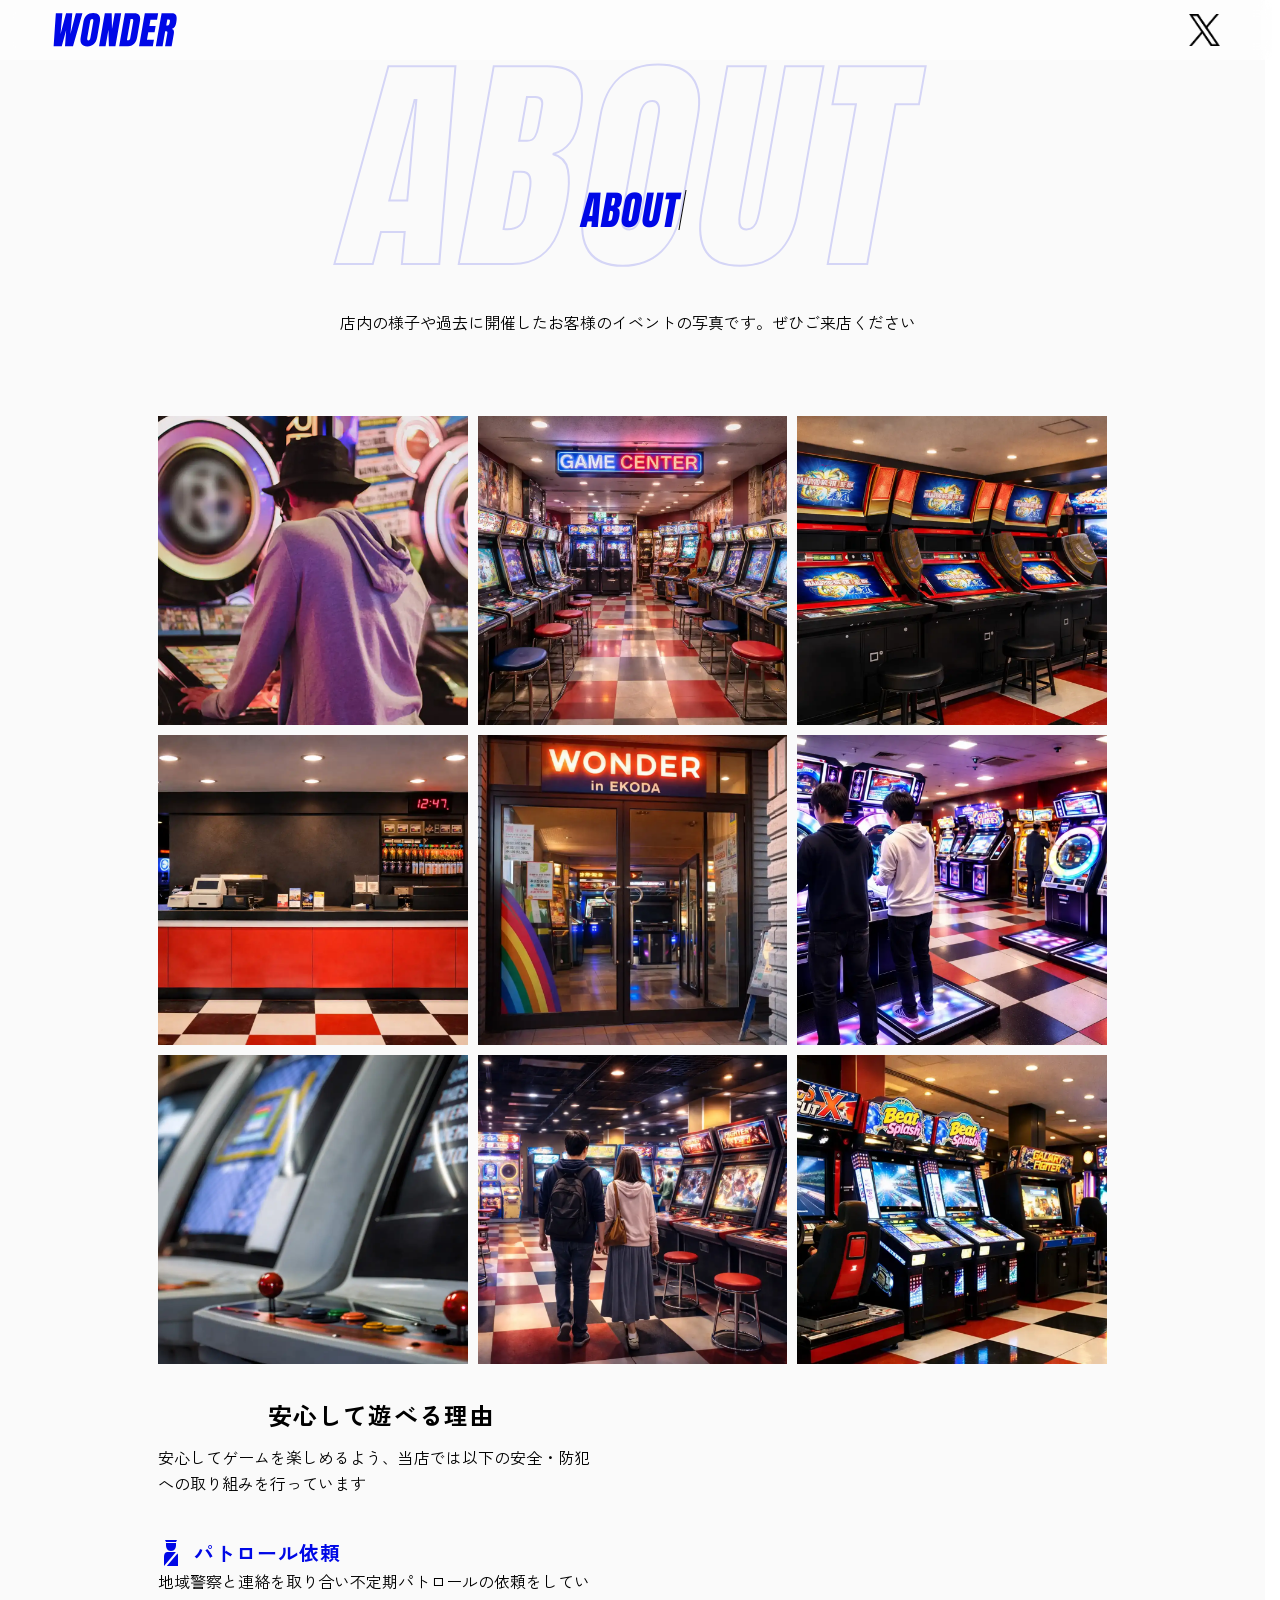
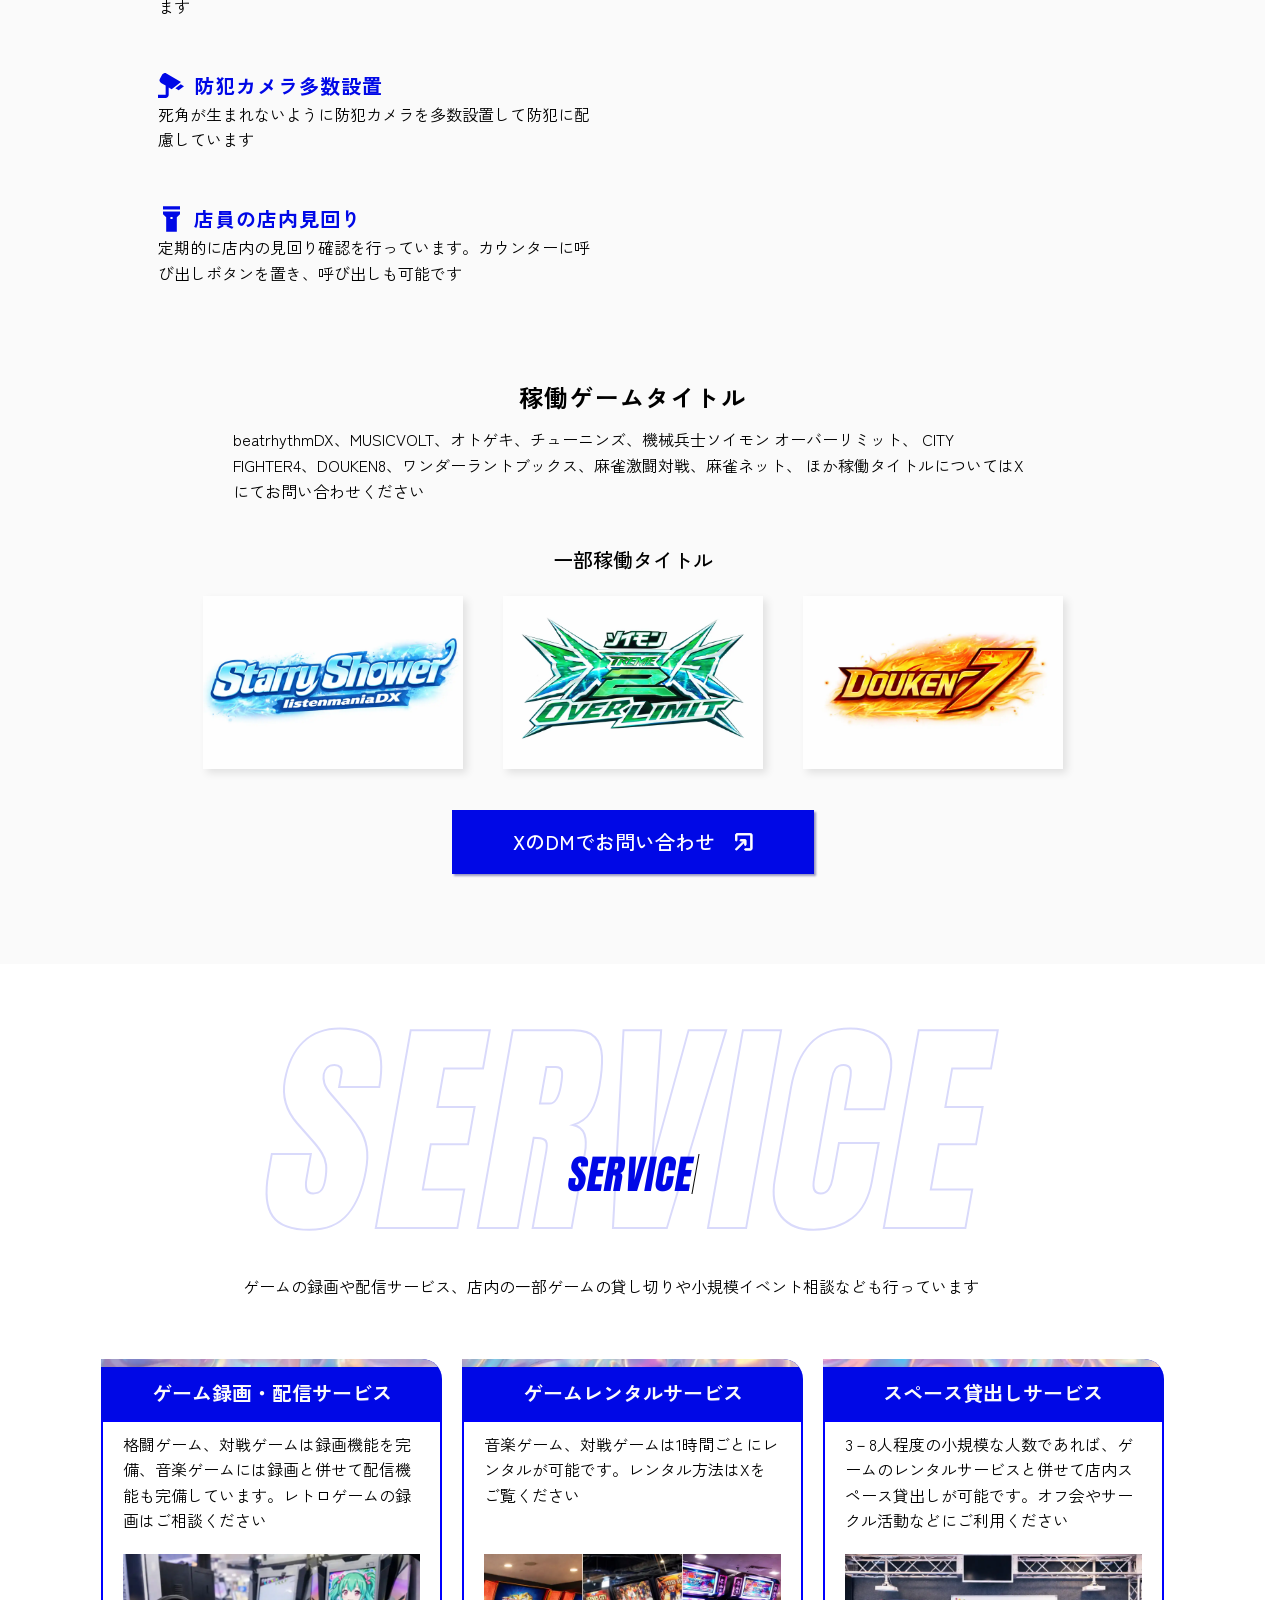
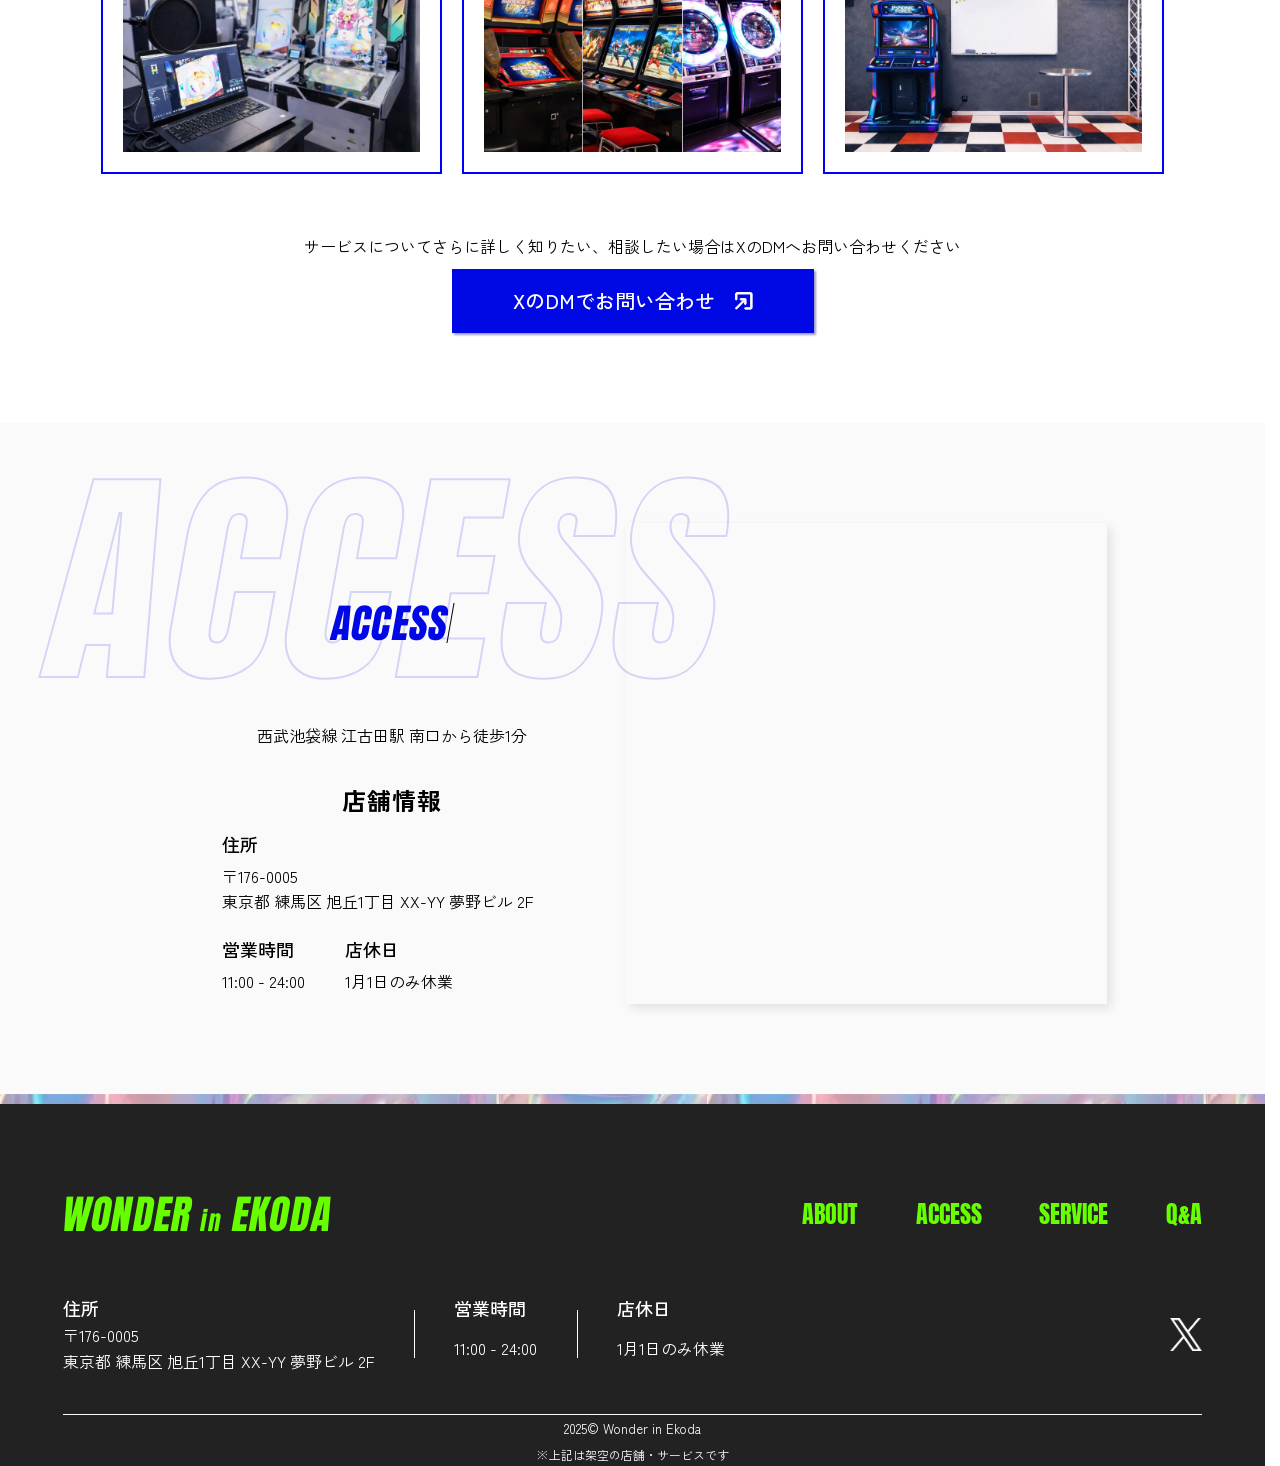
==== commit f6f854fd: "最終版へ更新" ====
--- a/about.html
+++ b/about.html
@@ -40,14 +40,6 @@
       <header class="section__head">
         <div class="sectionTitle">
           <h2 class="sectionTitle__text" data-title="ABOUT">ABOUT</h2>
-          <!-- 一文字づつアニメーションさせるために分離する場合は下記のスタイルをとる。いったん置き -->
-          <!-- <div class="test">
-            <span class="sectionTitle__text">A</span>
-            <span class="sectionTitle__text">B</span>
-            <span class="sectionTitle__text">O</span>
-            <span class="sectionTitle__text">U</span>
-            <span class="sectionTitle__text">T</span>
-          </div> -->
           <span class="sectionTitle__ghost" aria-hidden="true">ABOUT</span>
         </div>
 
@@ -106,7 +98,7 @@
           </ul>
         </div><!-- aboutPhotos__wrap -->
 
-      <div class="aboutGrid">
+      <div class="aboutGrid aboutGrid--page">
         <div class="aboutText">
           <h3 class="subTitle subTitle--reason">安心して遊べる理由</h3>
           <p class="reason__text">安心してゲームを楽しめるよう、当店では以下の安全・防犯への取り組みを行っています</p>
@@ -256,7 +248,19 @@
     </section>
   </main>
 
-  <div class="accent accent--var01"></div>
+  <!-- アクセント用ビデオ -->
+  <div class="accent" aria-hidden="true">
+    <video
+      class="accent__video"
+      autoplay
+      muted
+      loop
+      playsinline
+      preload="metadata"
+    >
+      <source src="assets/images/movHoloAnim_lp.mp4" type="video/mp4">
+    </video>
+  </div>
 
   <!-- ========== Footer ========== -->
   <footer class="footer">
@@ -306,11 +310,11 @@
         <small class="copy__info">※上記は架空の店舗・サービスです</small>
       </div>
     </div>
-    <button class="btn__toTop">
-      <a href="#top" aria-label="ページトップへ"></a>
-    </button>
   </footer>
 
+  <button class="btn__toTop">
+    <a href="#top" aria-label="ページトップへ"></a>
+  </button>
 
   <!-- モーダル実装ChatGPTコピペ photoModalがコンテナ、
    jsでクリックしたリストの写真の情報を取り込み photoModal__imgのaltに入れ込む-->
@@ -323,5 +327,6 @@
 
   <!-- ===== javascript ===== -->
   <script src="assets/js/main.js"></script>
+  <script src="assets/js/previewSP.js"></script>
 </body>
 </html>
--- a/assets/css/style.css
+++ b/assets/css/style.css
@@ -8,7 +8,7 @@
 }
 
 html {
-  /* scroll-behavior: smooth; */
+  scroll-behavior: smooth;
   text-decoration: none;
   scrollbar-gutter: stable;
 }
@@ -28,6 +28,22 @@
   backface-visibility: hidden;
 }
 
+.type-js {
+  font-size: 2em;
+  border-right: .1em solid #333;
+  white-space: nowrap;
+  overflow: hidden;
+  display: inline-block;
+}
+
+
+/* ==============================
+        スクロールバー非表示(発表会用)
+============================== */
+
+html.is-preview::-webkit-scrollbar,
+body.is-preview::-webkit-scrollbar { display: none; width: 0; height: 0; }
+html.is-preview, body.is-preview { scrollbar-width: none; -ms-overflow-style: none; }
 
 /* ==============================
         custom-properties
@@ -65,7 +81,7 @@
         animation
 ============================== */
 
-/* メインビューの中身のほんのり移動用 */
+/* メインビューの中身のほんのり移動用 PCは少しうっとうしいのでアニメーションnoneに*/
 @keyframes panX {
   0% {
     transform: translateX(0);}
@@ -75,25 +91,12 @@
     transform: translateX(0);}
 }
 
-/* PCは移動量が大きくなりすぎるので値を調整 */
-@keyframes panX-PC {
-  0% {
-    transform: translateX(0);}
-  50% {
-    transform: translateX(-1%);}
-  100% {
-    transform: translateX(0);}
-}
-
 
 /* セクションタイトル横のキーカーソル用 */
 @keyframes cursorAnimation {
-    0% {
-        opacity: 1;
-    }
-    50% {
-        opacity: 0;
-    }
+  50% {
+    border-color: transparent;
+  }
 }
 
 /* モーダルの表示時にふんわり出す用 */
@@ -117,6 +120,32 @@
   }
 }
 
+@keyframes typingAnimation {
+  from {
+    width: 0;
+  }
+}
+
+@keyframes rotationAnimation {
+  0% {
+    opacity: 0;}
+  40% {
+    opacity: 1;
+    transform: rotate(0deg);}
+  60%{
+    transform: rotate(0deg);
+  }
+  100% {
+    opacity: 1;
+    transform: rotate(-15deg);}
+}
+
+@keyframes btnFlash{
+  100%{
+    left: 120%;
+  }
+}
+
 
 /* ==============================
             common
@@ -128,20 +157,40 @@
 }
 
 .btn {
+  position: relative;
   display: flex;
-  width: min(362px, 100%);
-  padding: 20px 20px;
+  width: min(362px, 96%);
+  padding: 22px 20px;
   justify-content: center;
   align-items: center;
   gap: 20px;
   margin: 0 auto;
   background: var(--blue, #0008E6);
+  box-shadow: 2px 2px 2px rgba(0, 0, 105, 0.4);
 
   font-size: var(--fs-sectionItem-20);
   font-weight: var(--fw-medium);
   line-height: 1;
   color: white;
   white-space: nowrap;
+  overflow: hidden;
+  transition: 0.2s;
+}
+
+.btn::before{
+  position: absolute;
+  content: "";
+  top: 0;
+  left: -120%;
+  width: 100%;
+  height: 100%;
+  background: rgba(188, 190, 255, 0.6);
+  transform: skewX(-30deg);
+  transition: 0.4s;
+}
+
+.btn:hover::before{
+  animation: btnFlash 0.3s ease;
 }
 
 .btn::after {
@@ -158,7 +207,16 @@
   width: 100%;
   height: 10px;
   background-image: url(../images/imgAccentHolo.webp);
-  background-size: 100%;
+  overflow: hidden;
+}
+
+
+.accent__video {
+  width: 100%;
+  height: 100%;
+  object-fit: cover;
+  display: block;
+  pointer-events: none;
 }
 
 .accent--var01 {
@@ -219,18 +277,18 @@
   padding: 120px 4.97% 60px;
   overflow-x: clip;
   text-align: center;
-    overflow: hidden;
+  overflow: hidden;
 }
 
 .sectionTitle {
   display: flex;
+  position: relative;
   justify-content: center;
-  position: relative;
   padding: 0 0 40px 0;
 }
 
 .sectionTitle__text {
-  position: relative;
+  padding-right: 2px ;
   font-family: "Anton", sans-serif;
   font-size: var(--fs-sectionTitle-40);
   font-weight: var(--fw-regular);
@@ -239,18 +297,21 @@
   text-align: center;
   color: var(--blue, #0008E6);
   transform: skew(var(--tf-skew));
-}
-
-.sectionTitle__text::after {
-  content: "";
+
+  height: var(--fs-sectionTitle-40);
+  border-right: 1px solid  black;
+  animation: cursorAnimation 1.2s step-start 0s infinite normal both running;
+
+}
+
+.sectionTitle__ghost {
   position: absolute;
-  height: var(--fs-sectionTitle-40);
-  right: -5px;
-  border-right:1px solid  black;
-  animation: cursorAnimation 1.2s step-start 0s infinite normal both running;
-}
-
-.sectionTitle__ghost {
+  top: -0.5em;
+  transform: skew(var(--tf-skew));
+  align-items: center;
+  text-align: center;
+  pointer-events: none;
+
   font-family: "Anton SC", sans-serif;
   font-size: var(--fs-ghost-120);
   line-height: 0.88;
@@ -260,12 +321,6 @@
   -webkit-text-stroke-color: rgba(0, 8, 230, 0.15);
   color: transparent;
 
-  position: absolute;
-  transform: skew(var(--tf-skew));
-  top: -0.5em;
-  align-items: center;
-  text-align: center;
-  pointer-events: none;
 }
 
 .subTitle {
@@ -290,9 +345,16 @@
   height: 36px;
   top: -11px;
   left: -16px;
-  transform: rotate(-15deg);
+  transform: rotate(0deg);
   background-image: url(../images/imgAccent01.png);
   background-size: cover;
+  opacity: 0;
+  transition: 0.3s;
+}
+
+.subTitle.is-animated::before {
+  opacity: 0;
+  animation: rotationAnimation 0.4s linear forwards;
 }
 
 .subText {
@@ -409,7 +471,7 @@
 .hero__logo {
   z-index: 10;
   margin: 0 auto;
-  width: 280px;
+  width: 260px;
   height: auto;
   aspect-ratio: 1.97 / 1;
   white-space: nowrap;
@@ -441,6 +503,7 @@
 
   .btn--hero {
     margin-top: 20px;
+    padding-block: 24px;
     background-color: rgba(0, 8, 230, 0.9);
    }
 }
@@ -548,7 +611,11 @@
             about-Page
   ============================== */
 .section--about--page {
-  padding-top: 180px;
+  padding: 180px 4.97% 60px;
+}
+
+.aboutGrid--page{
+  padding:0;
 }
 
 .aboutPhotos__wrap {
@@ -581,6 +648,7 @@
   }
   .aboutPhotos__photo:hover {
     transform: scale(1.05);
+    filter: brightness(1.2);
   }
 }
 
@@ -631,7 +699,7 @@
   padding-bottom: 120px;
 }
 
-/*=========== スライダ用 ChatGPTコピペ ===========*/
+/*=========== スライダ用 ChatGPT出力＋調整 ===========*/
 
 
 .section--about .mySlider {
@@ -814,7 +882,7 @@
 /* 右上のコーナーを削る処理  */
 .service__card {
   border-top-right-radius: 20px;
-  corner-shape: bevel;
+  corner-shape: bevel;  /* VSCodeでcorner-shapeがフォローされていないためかcautionになる */
   overflow: hidden;
 }
 
@@ -982,7 +1050,7 @@
   padding-bottom: 40px;
 }
 
-/* === 外部サイトからのコピペ ===*/
+/* === 外部サイトからの参考コード ===*/
 /* 古いブラウザに対応させるために下記を記載する */
 @supports (interpolate-size: allow-keywords) {
   :root {
@@ -1000,7 +1068,7 @@
     overflow-y: scroll;
   }
 }
-/* === 外部サイトからのコピペ ===*/
+/* === 外部サイトからの参考コード ===*/
 
 
   /* ==============================
@@ -1026,14 +1094,11 @@
 .sectionTitle__text--footer {
   font-family: "Anton", sans-serif;
   color: var(--green);
+  border: none;
 
   span {
     font-size: var(--fs-subTitle-24);
   }
-}
-
-.sectionTitle__text--footer::after {
-  display: none;
 }
 
 .access__info--footer {
@@ -1132,6 +1197,34 @@
   display: none;
 }
 
+/* スクロールフェードイン初期状態（まだ出てない） */
+.section.js-reveal {
+  opacity: 0;
+  transform: translateY(16px);
+  transition: opacity 0.2s ease, transform 0.6s ease;
+  will-change: opacity, transform;
+}
+
+/* 表示状態 */
+.js-reveal.is-visible {
+  opacity: 1;
+  transform: translateY(0);
+}
+
+/* 連続で出す時の“間”が欲しければ任意 */
+.js-reveal[data-delay] {
+  transition-delay: var(--delay, 0ms);
+}
+
+/* アクセシビリティ：動きが苦手な人にはアニメ無し */
+@media (prefers-reduced-motion: reduce) {
+  .js-reveal {
+    transition: none;
+    transform: none;
+    opacity: 1;
+  }
+}
+
 
 /* ============================================================
                     media query - forPC
@@ -1190,11 +1283,33 @@
   }
 
   .menu {
-    width: min(400px, 100%);
+    width: min(600px, 100%);
   }
 
   .gnav__item+.gnav__item {
     border-style: none;
+  }
+
+  .gnav__item a{
+    position: relative;
+    display: inline-block;
+  }
+
+  .gnav__item a::after{
+    content: '';
+    position: absolute;
+    left: 0;
+    width: 100%;
+    height: 2px;
+    bottom: -1px;
+    background-color: var(--blue);
+    transform-origin: center top;
+    transform: scale(0, 1);
+    transition: transform 0.2s;
+  }
+
+  .gnav__item a:hover::after {
+    transform: scale(1, 1); /*ホバー後、x軸方向に1（相対値）伸長*/
   }
 
 
@@ -1242,11 +1357,12 @@
 
     .btn--hero {
     margin-top: 10px;
+    width: 300px;
     }
   }
 
   .hero__bg {
-  animation: none;
+    animation: none;
   }
 
   /* ==============================
@@ -1542,5 +1658,14 @@
   }
 
 }
-
-
+  /* ==============================
+                js
+  ============================== */
+
+
+
+
+.js .type-js.is-typing,
+.js .type-js.is-typed {
+  visibility: visible;
+}
